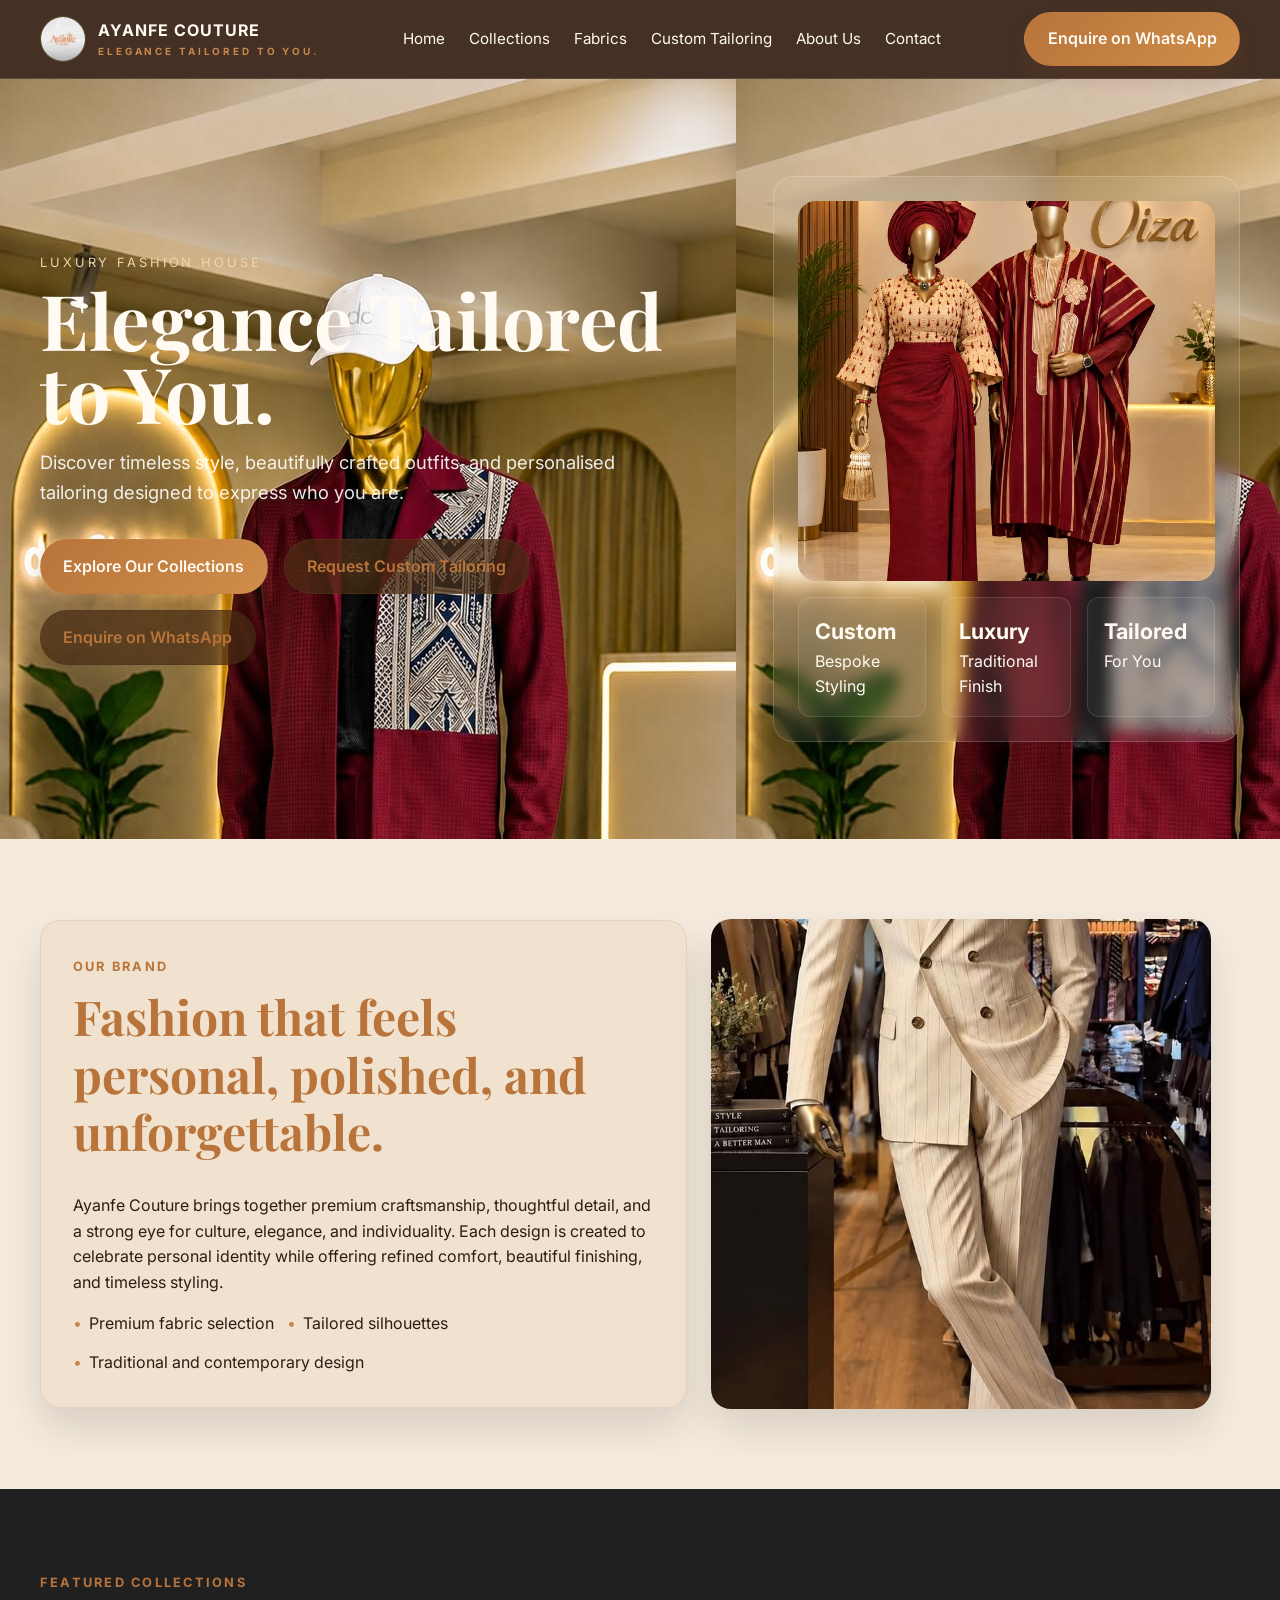
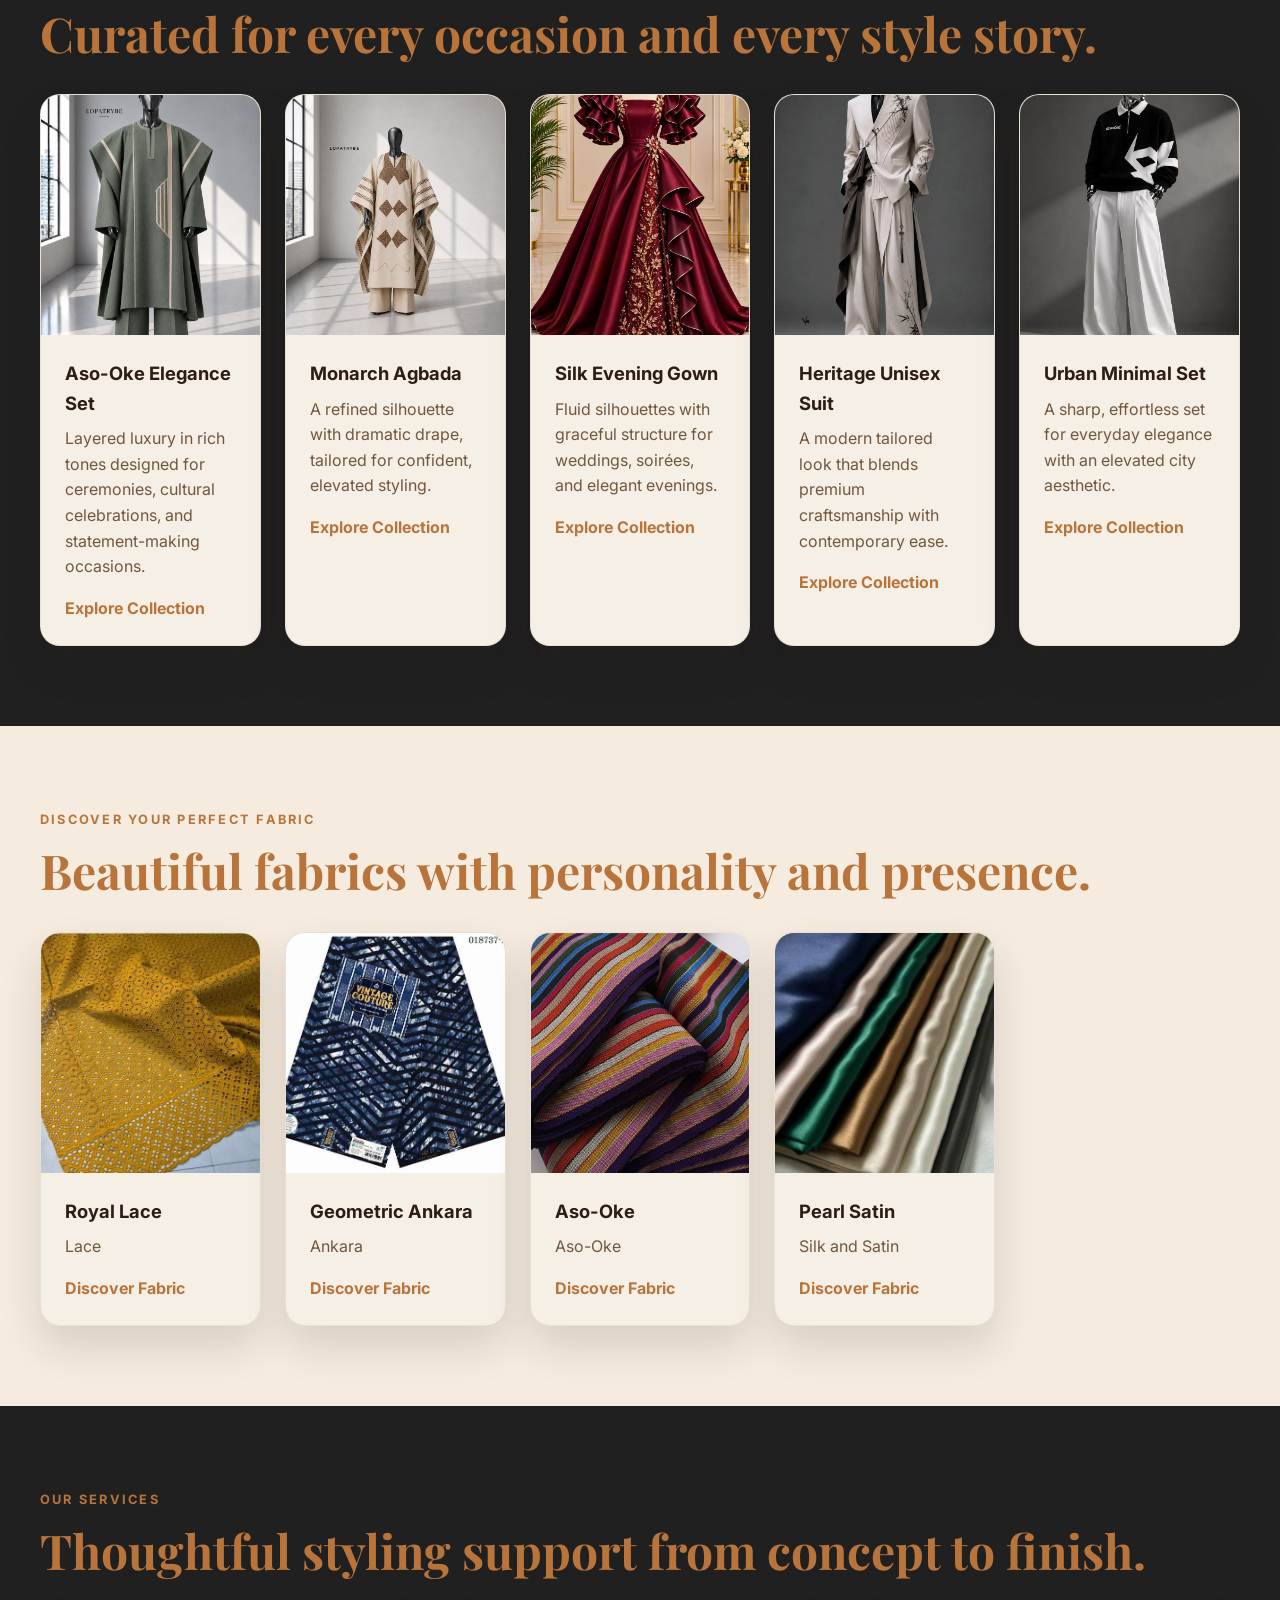
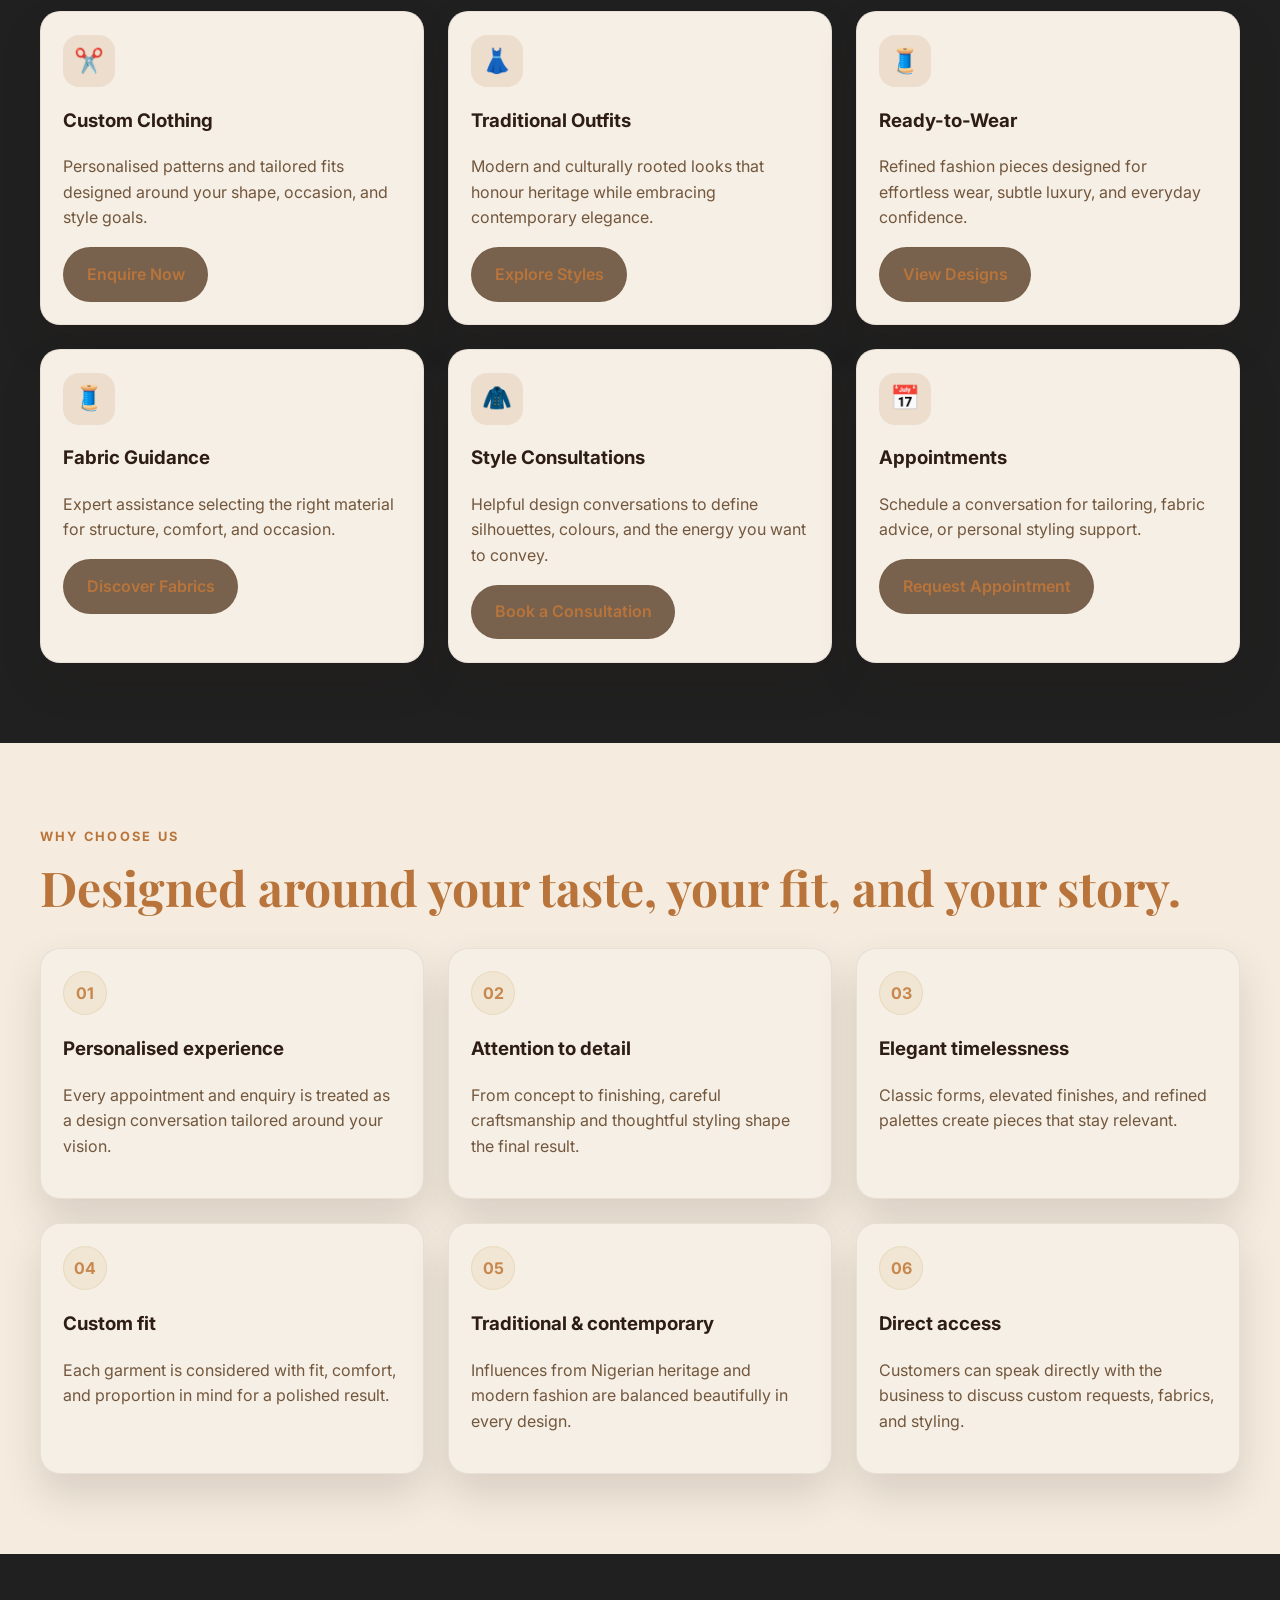
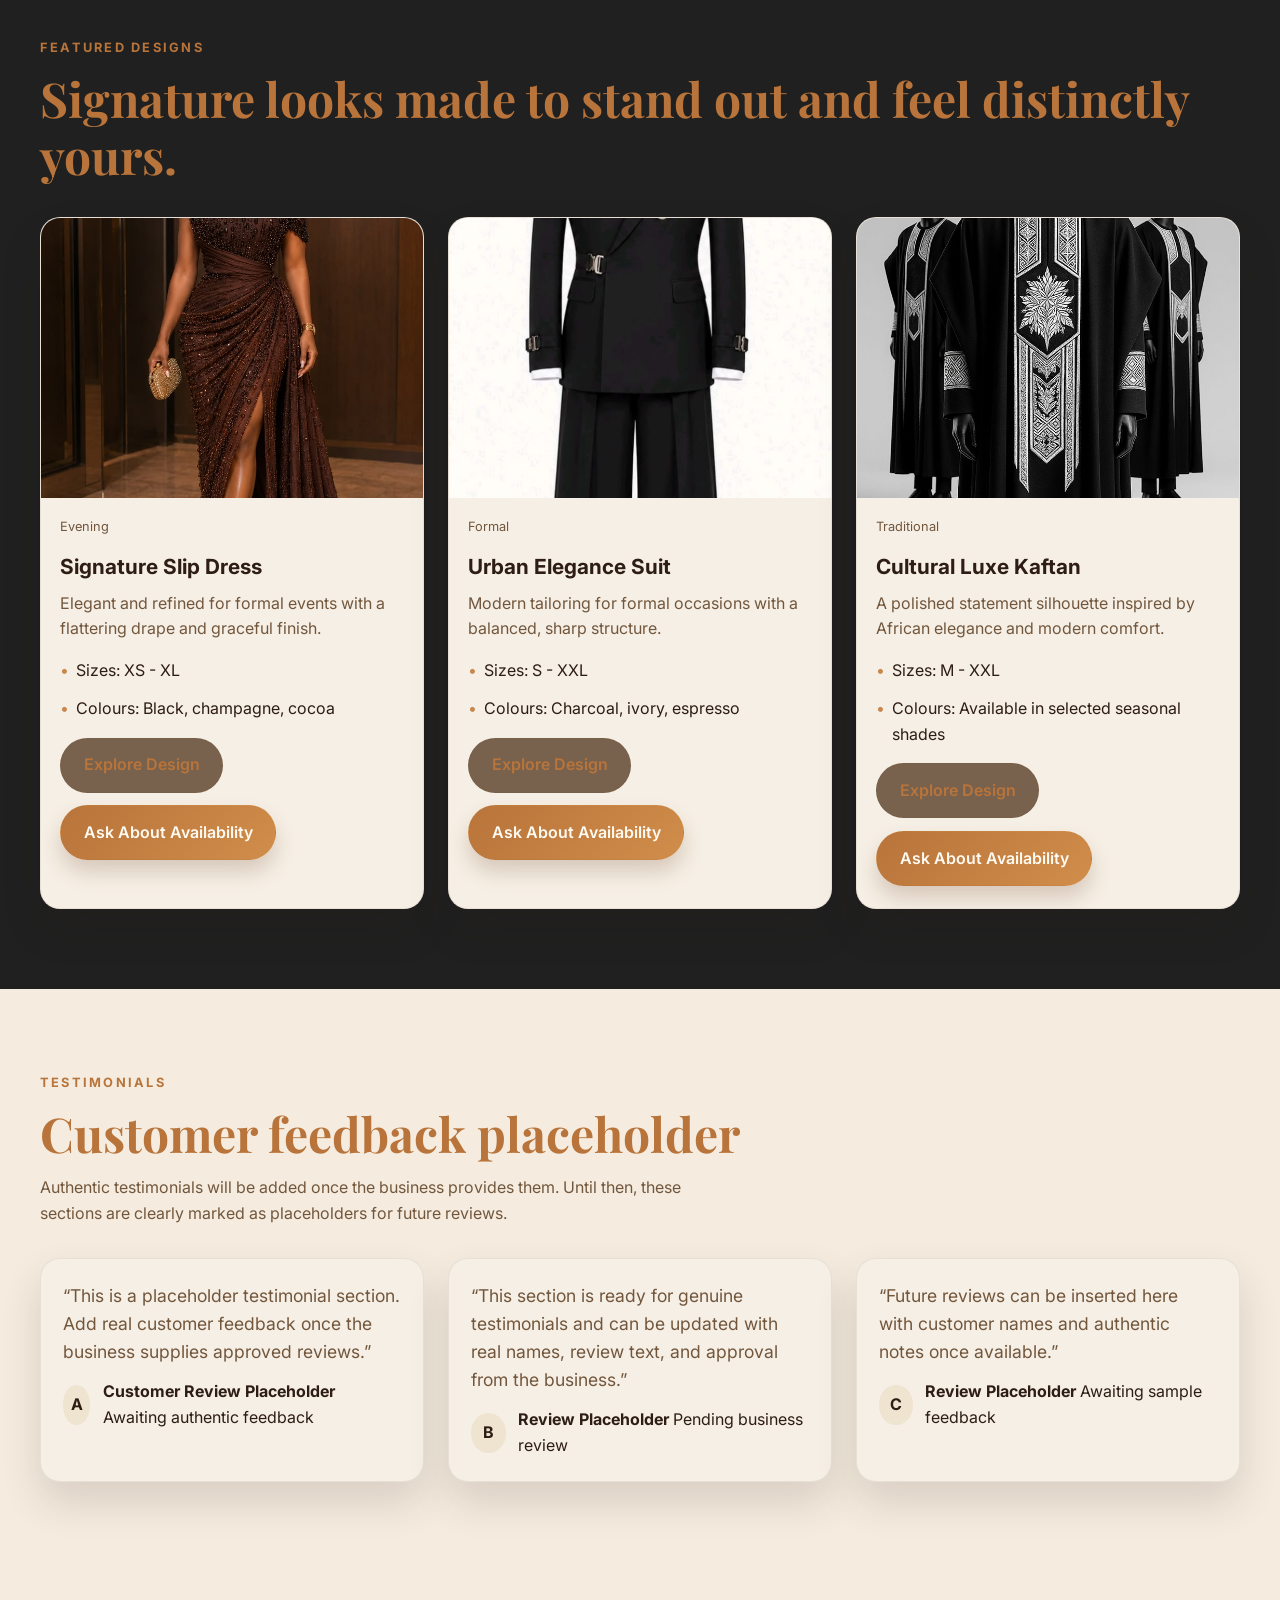
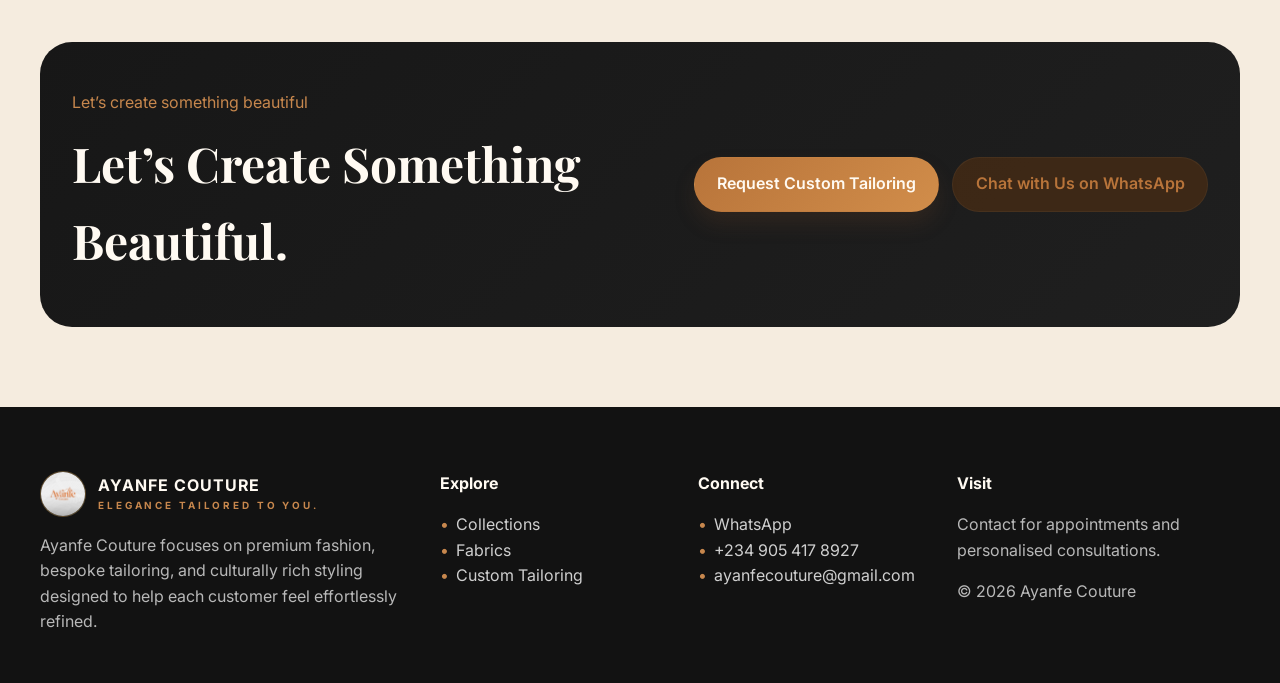
==== index.html @ 22ceba92 "first commit" ====
<!DOCTYPE html>
<html lang="en">
  <head>
    <meta charset="UTF-8" />
    <meta name="viewport" content="width=device-width, initial-scale=1.0" />
    <title>Ayanfe Couture | Elegance Tailored to You.</title>
    <meta name="description" content="Ayanfe Couture creates premium fashion, custom tailoring, and traditional Nigerian outfits designed to reflect individuality and elegance." />
    <link rel="preconnect" href="https://fonts.googleapis.com" />
    <link rel="preconnect" href="https://fonts.gstatic.com" crossorigin />
    <link href="https://fonts.googleapis.com/css2?family=Inter:wght@400;500;600;700;800&family=Playfair+Display:wght@600;700;800&display=swap" rel="stylesheet" />
    <link rel="stylesheet" href="assets/css/styles.css" />
    
  </head>
  <body>
    <header class="site-header">
      <div class="container navbar">
        <a href="index.html" class="brand" aria-label="Ayanfe Couture home">
           <img src="/images/WhatsApp Image 2026-11-08 at 8.06.57 AM.jpeg" alt="" class="brand-mark">
          <span class="brand-text">Ayanfe Couture<small>Elegance Tailored to You.</small></span>
        </a>
        <nav aria-label="Main navigation">
          <ul class="nav-links" data-nav-menu>
            <li><a href="index.html">Home</a></li>
            <li><a href="collections.html">Collections</a></li>
            <li><a href="fabrics.html">Fabrics</a></li>
            <li><a href="custom-tailoring.html">Custom Tailoring</a></li>
            <li><a href="about.html">About Us</a></li>
            <li><a href="contact.html">Contact</a></li>
          </ul>
        </nav>
        <div class="nav-actions">
          <a class="nav-cta" href="https://wa.me/2349054178927?text=Hello%20Ayanfe%20Couture%2C%20I%20visited%20your%20website%20and%20would%20love%20to%20learn%20more%20about%20your%20fashion%20collections%20and%20services.%20Please%20assist%20me%20with%20further%20information.%20Thank%20you." target="_blank" rel="noreferrer">Enquire on WhatsApp</a>
          <button class="btn btn-secondary mobile-toggle" type="button" data-nav-toggle aria-expanded="false" aria-label="Toggle navigation">Menu</button>
        </div>
      </div>
    </header>

    <main>
      <section class="hero">
        <div class="container hero-inner">
          <div class="hero-copy">
            <div class="hero-kicker">Luxury fashion house</div>
            <h1>Elegance Tailored to You.</h1>
            <p>Discover timeless style, beautifully crafted outfits, and personalised tailoring designed to express who you are.</p>
            <div class="hero-actions">
              <a class="btn btn-primary" href="collections.html">Explore Our Collections</a>
              <a class="btn btn-secondary" href="custom-tailoring.html">Request Custom Tailoring</a>
              <a class="btn btn-outline" href="https://wa.me/2349054178927?text=Hello%20Ayanfe%20Couture%2C%20I%20visited%20your%20website%20and%20would%20love%20to%20learn%20more%20about%20your%20fashion%20collections%20and%20services.%20Please%20assist%20me%20with%20further%20information.%20Thank%20you." target="_blank" rel="noreferrer">Enquire on WhatsApp</a>
            </div>
          </div>

          <div class="hero-card">
            <img src="images/Luxury Asoke wrapper skirt and blouse.jpg" alt="Nigerian man wearing a luxurious Yoruba agbada and fila in a premium studio portrait" />
            <div class="hero-stats">
              <div class="stat-box">
                <strong>Custom</strong>
                <span>Bespoke Styling</span>
              </div>
              <div class="stat-box">
                <strong>Luxury</strong>
                <span>Traditional Finish</span>
              </div>
              <div class="stat-box">
                <strong>Tailored</strong>
                <span>For You</span>
              </div>
            </div>
          </div>
        </div>
      </section>

      <section class="section">
        <div class="container intro-grid">
          <div class="intro-panel">
            <div class="section-heading">
              <div class="eyebrow">Our brand</div>
              <h2>Fashion that feels personal, polished, and unforgettable.</h2>
            </div>
            <p>Ayanfe Couture brings together premium craftsmanship, thoughtful detail, and a strong eye for culture, elegance, and individuality. Each design is created to celebrate personal identity while offering refined comfort, beautiful finishing, and timeless styling.</p>
            <ul class="list-inline">
              <li>Premium fabric selection</li>
              <li>Tailored silhouettes</li>
              <li>Traditional and contemporary design</li>
            </ul>
          </div>
          <div class="intro-visual">
            <!-- <img src="https://images.unsplash.com/photo-1496747611176-843222e1e57c?auto=format&fit=crop&w=1200&q=80" alt="Woman in elegant gown in a fashion studio" /> -->
             <img src="/images/Blazers Men.jpg" alt="" id="blazerMan">
          </div>
        </div>
      </section>

      <section class="section" style="background: var(--cream);">
        <div class="container">
          <div class="section-heading">
            <div class="eyebrow">Featured collections</div>
            <h2>Curated for every occasion and every style story.</h2>
          </div>
          <div class="feature-grid" data-home-collections></div>
        </div>
      </section>

      <section class="section">
        <div class="container">
          <div class="section-heading">
            <div class="eyebrow">Discover your perfect fabric</div>
            <h2>Beautiful fabrics with personality and presence.</h2>
          </div>
          <div class="feature-grid" data-featured-fabrics></div>
        </div>
      </section>

      <section class="section" style="background: var(--cream);">
        <div class="container">
          <div class="section-heading">
            <div class="eyebrow">Our services</div>
            <h2>Thoughtful styling support from concept to finish.</h2>
          </div>
          <div class="services-grid" style="grid-template-columns: repeat(3, minmax(0,1fr));">
            <article class="service-card">
              <div class="icon">✂️</div>
              <h3>Custom Clothing</h3>
              <p>Personalised patterns and tailored fits designed around your shape, occasion, and style goals.</p>
              <a class="btn btn-secondary" href="custom-tailoring.html">Enquire Now</a>
            </article>
            <article class="service-card">
              <div class="icon">👗</div>
              <h3>Traditional Outfits</h3>
              <p>Modern and culturally rooted looks that honour heritage while embracing contemporary elegance.</p>
              <a class="btn btn-secondary" href="collections.html">Explore Styles</a>
            </article>
            <article class="service-card">
              <div class="icon">🧵</div>
              <h3>Ready-to-Wear</h3>
              <p>Refined fashion pieces designed for effortless wear, subtle luxury, and everyday confidence.</p>
              <a class="btn btn-secondary" href="ready-to-wear.html">View Designs</a>
            </article>
            <article class="service-card">
              <div class="icon">🧵</div>
              <h3>Fabric Guidance</h3>
              <p>Expert assistance selecting the right material for structure, comfort, and occasion.</p>
              <a class="btn btn-secondary" href="fabrics.html">Discover Fabrics</a>
            </article>
            <article class="service-card">
              <div class="icon">🧥</div>
              <h3>Style Consultations</h3>
              <p>Helpful design conversations to define silhouettes, colours, and the energy you want to convey.</p>
              <a class="btn btn-secondary" href="contact.html">Book a Consultation</a>
            </article>
            <article class="service-card">
              <div class="icon">📅</div>
              <h3>Appointments</h3>
              <p>Schedule a conversation for tailoring, fabric advice, or personal styling support.</p>
              <a class="btn btn-secondary" href="appointment.html">Request Appointment</a>
            </article>
          </div>
        </div>
      </section>

      <section class="section">
        <div class="container">
          <div class="section-heading">
            <div class="eyebrow">Why choose us</div>
            <h2>Designed around your taste, your fit, and your story.</h2>
          </div>
          <div class="benefits-grid" style="grid-template-columns: repeat(3, minmax(0,1fr));">
            <article class="benefit-card">
              <div class="icon-badge">01</div>
              <h3>Personalised experience</h3>
              <p>Every appointment and enquiry is treated as a design conversation tailored around your vision.</p>
            </article>
            <article class="benefit-card">
              <div class="icon-badge">02</div>
              <h3>Attention to detail</h3>
              <p>From concept to finishing, careful craftsmanship and thoughtful styling shape the final result.</p>
            </article>
            <article class="benefit-card">
              <div class="icon-badge">03</div>
              <h3>Elegant timelessness</h3>
              <p>Classic forms, elevated finishes, and refined palettes create pieces that stay relevant.</p>
            </article>
            <article class="benefit-card">
              <div class="icon-badge">04</div>
              <h3>Custom fit</h3>
              <p>Each garment is considered with fit, comfort, and proportion in mind for a polished result.</p>
            </article>
            <article class="benefit-card">
              <div class="icon-badge">05</div>
              <h3>Traditional & contemporary</h3>
              <p>Influences from Nigerian heritage and modern fashion are balanced beautifully in every design.</p>
            </article>
            <article class="benefit-card">
              <div class="icon-badge">06</div>
              <h3>Direct access</h3>
              <p>Customers can speak directly with the business to discuss custom requests, fabrics, and styling.</p>
            </article>
          </div>
        </div>
      </section>

      <section class="section" style="background: var(--cream);">
        <div class="container">
          <div class="section-heading">
            <div class="eyebrow">Featured designs</div>
            <h2>Signature looks made to stand out and feel distinctly yours.</h2>
          </div>
          <div class="gallery-grid" data-readywear-cards></div>
        </div>
      </section>

      <section class="section">
        <div class="container">
          <div class="section-heading">
            <div class="eyebrow">Testimonials</div>
            <h2>Customer feedback placeholder</h2>
            <p>Authentic testimonials will be added once the business provides them. Until then, these sections are clearly marked as placeholders for future reviews.</p>
          </div>
          <div class="testimonial-grid">
            <article class="testimonial-card">
              <p class="quote">“This is a placeholder testimonial section. Add real customer feedback once the business supplies approved reviews.”</p>
              <div class="person">
                <div class="avatar">A</div>
                <div>
                  <strong>Customer Review Placeholder</strong>
                  <span>Awaiting authentic feedback</span>
                </div>
              </div>
            </article>
            <article class="testimonial-card">
              <p class="quote">“This section is ready for genuine testimonials and can be updated with real names, review text, and approval from the business.”</p>
              <div class="person">
                <div class="avatar">B</div>
                <div>
                  <strong>Review Placeholder</strong>
                  <span>Pending business review</span>
                </div>
              </div>
            </article>
            <article class="testimonial-card">
              <p class="quote">“Future reviews can be inserted here with customer names and authentic notes once available.”</p>
              <div class="person">
                <div class="avatar">C</div>
                <div>
                  <strong>Review Placeholder</strong>
                  <span>Awaiting sample feedback</span>
                </div>
              </div>
            </article>
          </div>
        </div>
      </section>

      <section class="section">
        <div class="container">
          <div class="cta-card">
            <div class="cta-grid">
              <div>
                <div class="eyebrow" style="color: var(--gold);">Let’s create something beautiful</div>
                <h2 style="font-family:'Playfair Display',Georgia,serif; font-size: clamp(2rem,4vw,3rem); margin: .6rem 0 0;">Let’s Create Something Beautiful.</h2>
              </div>
              <div style="display:flex; flex-wrap: wrap; gap: .8rem; justify-content:flex-end;">
                <a class="btn btn-primary" href="custom-tailoring.html">Request Custom Tailoring</a>
                <a class="btn btn-secondary" href="https://wa.me/2349054178927?text=Hello%20Ayanfe%20Couture%2C%20I%20visited%20your%20website%20and%20would%20love%20to%20learn%20more%20about%20your%20fashion%20collections%20and%20services.%20Please%20assist%20me%20with%20further%20information.%20Thank%20you." target="_blank" rel="noreferrer">Chat with Us on WhatsApp</a>
              </div>
            </div>
          </div>
        </div>
      </section>
    </main>

    <footer class="footer">
      <div class="container footer-grid">
        <div>
          <div class="brand" style="margin-bottom: 1rem;">
            <!-- <span class="brand-mark">A</span> -->
             <img src="/images/WhatsApp Image 2026-11-08 at 8.06.57 AM.jpeg" alt="" class="brand-mark">
            <span class="brand-text" style="color: var(--white);">Ayanfe Couture<small style="color: var(--gold);">Elegance Tailored to You.</small></span>
          </div>
          <p class="small-muted">Ayanfe Couture focuses on premium fashion, bespoke tailoring, and culturally rich styling designed to help each customer feel effortlessly refined.</p>
        </div>
        <div>
          <h4>Explore</h4>
          <ul class="list-inline" style="display:block; list-style:none; padding:0; margin:0;">
            <li><a href="collections.html">Collections</a></li>
            <li><a href="fabrics.html">Fabrics</a></li>
            <li><a href="custom-tailoring.html">Custom Tailoring</a></li>
          </ul>
        </div>
        <div>
          <h4>Connect</h4>
          <ul class="list-inline" style="display:block; list-style:none; padding:0; margin:0;">
            <li><a href="https://wa.me/2349054178927" target="_blank" rel="noreferrer">WhatsApp</a></li>
            <li><a href="tel:+2349054178927">+234 905 417 8927</a></li>
            <li><a href="mailto:ayanfecouture@gmail.com">ayanfecouture@gmail.com</a></li>
          </ul>
        </div>
        <div>
          <h4>Visit</h4>
          <p class="small-muted">Contact for appointments and personalised consultations.</p>
          <p class="small-muted">© <span data-current-year></span> Ayanfe Couture</p>
        </div>
      </div>
    </footer>

    <div class="modal" data-modal aria-hidden="true">
      <div class="modal-panel" role="dialog" aria-modal="true" aria-labelledby="design-modal-title">
        <button class="modal-close" type="button" aria-label="Close modal" data-modal-close>×</button>
        <div class="modal-media">
          <img src="" alt="Selected fashion design preview" data-modal-image />
        </div>
        <div class="modal-content">
          <h3 id="design-modal-title" data-modal-title></h3>
          <div class="modal-meta" data-modal-meta></div>
          <p data-modal-description></p>
          <div class="modal-actions">
            <a class="btn btn-primary" href="#" data-modal-whatsapp target="_blank" rel="noreferrer">Enquire on WhatsApp</a>
            <a class="btn btn-secondary" href="#" data-modal-email>Enquire by Email</a>
          </div>
        </div>
      </div>
    </div>

    <script src="assets/js/data.js"></script>
    <script src="assets/js/main.js"></script>
  </body>
</html>
---- assets/css/styles.css ----
:root {
  --black: #2c1b12;
  --white: #fffaf2;
  --charcoal: #3b261a;
  --gold: #c7874d;
  --caramel: #b8743a;
  --cream: #f5ecdf;
  --beige: #eadcc4;
  --soft-grey: #efe0cb;
  --muted: #72573d;
  --brown-deep: #2d1d15;
  --brown-dark: #3d281d;
  --panel: #f0e2ce;
  --shadow: 0 20px 40px rgba(43, 28, 21, 0.14);
  --radius: 20px;
  --container: 1200px;
}

* { box-sizing: border-box; }
html { scroll-behavior: smooth; }
body {
  margin: 0;
  font-family: 'Inter', Arial, sans-serif;
  background: var(--cream);
  color: var(--brown-deep);
  line-height: 1.6;
  overflow-x: hidden;
}
img { max-width: 100%; display: block; }
a { color: inherit; text-decoration: none; }
button, input, select, textarea { font: inherit; }
.container { width: min(var(--container), calc(100% - 2rem)); margin: 0 auto; }
.section { padding: 5rem 0; }
.section-heading { margin-bottom: 2rem; }
.section-heading .eyebrow {
  display: inline-block; margin-bottom: .7rem; font-size: .8rem; letter-spacing: .14rem; text-transform: uppercase; color: var(--caramel); font-weight: 700;
}
.section-heading h2 {
  font-family: 'Playfair Display', Georgia, serif; font-size: clamp(2rem, 4vw, 3rem); margin: 0 0 .8rem; line-height: 1.2; color: #b8743a;
}
.section-heading p { margin: 0; color: var(--muted); max-width: 700px; }
.site-header {
  position: sticky; top: 0; z-index: 40; background: rgba(61,40,29,.96); color: var(--white); backdrop-filter: blur(8px); border-bottom: 1px solid rgba(255,255,255,.12);
}
.navbar { position: relative; display: flex; align-items: center; justify-content: space-between; gap: 1rem; min-height: 78px; }
.nav-actions { display: flex; align-items: center; gap: .65rem; }
.brand { display: flex; align-items: center; gap: 12px; }
.brand-mark {
  width: 46px; height: 46px; border-radius: 50%; background: linear-gradient(135deg, var(--black), #202020); color: var(--white); display: grid; place-items: center; font-family: 'Playfair Display', serif; font-weight: 700; border: 1px solid rgba(197,162,83,.35);
}
.brand-text { font-weight: 700; letter-spacing: .06rem; text-transform: uppercase; }
.brand-text small { display: block; color: var(--gold); font-size: .62rem; letter-spacing: .18rem; }
.nav-links {
  display: flex; align-items: center; gap: 1.5rem; list-style: none; margin: 0; padding: 0; font-size: .95rem;
}
.nav-links a { position: relative; color: var(--white); transition: color .2s ease; }
.nav-links a::after {
  content: ''; position: absolute; left: 0; bottom: -8px; width: 100%; height: 2px; background: var(--gold); transform: scaleX(0); transform-origin: center; transition: transform .2s ease;
}
.nav-links a:hover::after, .nav-links a:focus-visible::after { transform: scaleX(1); }
.nav-cta, .btn, .btn-secondary, .btn-outline {
  display: inline-flex; align-items: center; justify-content: center; gap: .55rem; min-height: 48px; padding: .85rem 1.4rem; border-radius: 999px; border: 1px solid transparent; font-weight: 600; transition: transform .2s ease, box-shadow .2s ease, border-color .2s ease, background .2s ease;
}
.nav-cta, .btn-primary { background: linear-gradient(135deg, var(--caramel), #d18d4a); color: var(--white); box-shadow: 0 12px 20px rgba(110, 67, 39, 0.22); }
.nav-cta { animation: cta-glow 2.8s ease-in-out infinite; }
.nav-cta:hover, .btn:hover, .btn-primary:hover { transform: translateY(-1px); }
.btn-secondary { background: rgba(74, 45, 20, 0.724); border-color: rgba(114,87,61,.2); color: #b8743a; }
.btn-outline { background: rgba(74,45,20,0.724); border-color: rgba(61,40,29,.25); color: #b8743a; }
.btn-link { background: transparent; border-color: transparent; padding-left: 0; padding-right: 0; }
.mobile-toggle { display: none; }
.hero {
  position: relative; color: var(--white); min-height: 760px; display: grid; align-items: center;
  background-image: url(/images/745627282101698014.jpg);
}
.hero-inner { display: grid; grid-template-columns: 1.2fr .8fr; gap: 2rem; align-items: center; min-height: 760px; }
.hero-copy { max-width: 680px; }
.hero-kicker { font-size: .8rem; letter-spacing: .18rem; text-transform: uppercase; color: #f0d5a8; }
.hero h1 {
  font-family: 'Playfair Display', Georgia, serif; font-size: clamp(3rem, 6vw, 6rem); line-height: .95; margin: .6rem 0 1.2rem; letter-spacing: -.03rem; color: var(--white);
}
.hero p { font-size: 1.15rem; color: rgba(255,255,255,.9); max-width: 630px; margin-bottom: 2rem; }
.hero-actions { display: flex; flex-wrap: wrap; gap: 1rem; }
.hero-card {
  display: grid; gap: 1rem; background: rgba(255,255,255,.08); border: 1px solid rgba(255,255,255,.18); border-radius: var(--radius); padding: 1.5rem; backdrop-filter: blur(8px);
}
.hero-card img { border-radius: 18px; width: 100%; height: 380px; object-fit: cover; }
.hero-stats { display: grid; grid-template-columns: repeat(3, minmax(0,1fr)); gap: 1rem; }
.stat-box { background: rgba(255,255,255,.05); padding: 1rem; border-radius: 12px; border: 1px solid rgba(255,255,255,.12); color: var(--white); }
.stat-box strong { display: block; font-size: 1.35rem; }
.intro-grid, .feature-grid, .benefits-grid, .services-grid, .testimonial-grid, .split-grid, .content-grid, .form-grid, .cta-grid, .insight-grid, .contact-grid { display: grid; gap: 1.5rem; }
.intro-grid { grid-template-columns: 1.1fr .9fr; align-items: center; }
.intro-panel { background: var(--panel); border: 1px solid rgba(61,40,29,.08); border-radius: var(--radius); padding: 2rem; box-shadow: var(--shadow); color: var(--brown-deep); }
.intro-visual img { border-radius: var(--radius); height: 100%; min-height: 420px; object-fit: cover; box-shadow: var(--shadow); }
.feature-grid { grid-template-columns: repeat(5, minmax(0,1fr)); }
.feature-card, .service-card, .benefit-card, .testimonial-card, .shop-card, .fabric-card, .insight-card {
  background: #f6efe5; color: var(--brown-deep); border: 1px solid rgba(61,40,29,.08); border-radius: var(--radius); overflow: hidden; box-shadow: var(--shadow); transition: transform .2s ease, box-shadow .2s ease;
}
.feature-card:hover, .service-card:hover, .benefit-card:hover, .testimonial-card:hover, .shop-card:hover, .fabric-card:hover, .insight-card:hover { transform: translateY(-4px); }
.feature-card img { height: 240px; width: 100%; object-fit: cover; }
.feature-card-body { padding: 1.5rem; }
.feature-card h3 { margin: 0 0 .5rem; font-size: 1.15rem; color: var(--brown-deep); }
.feature-card p, .service-card p, .benefit-card p, .testimonial-card p, .shop-card p, .fabric-card p { margin: 0 0 1rem; color: var(--muted); }
.feature-card a { color: var(--caramel); font-weight: 700; }
.fabric-layout { display: grid; grid-template-columns: 1.1fr .9fr; gap: 2rem; }
.filter-bar, .specials-bar, .form-shell { background: #f7efe3; color: var(--brown-deep); border-radius: var(--radius); padding: 1rem 1.2rem; border: 1px solid rgba(61,40,29,.08); }
.filter-bar { display: flex; flex-wrap: wrap; gap: .8rem; align-items: center; margin-bottom: 1.5rem; }
.filter-btn, .category-chip {
  border: 1px solid rgba(61,40,29,.15); background: #f1e2c9; color: var(--brown-deep); border-radius: 999px; padding: .7rem 1rem; cursor: pointer; transition: all .2s ease;
}
.filter-btn.active, .category-chip.active { background: linear-gradient(135deg, var(--caramel), #d18d4a); color: var(--white); border-color: var(--caramel); }
.gallery-grid { display: grid; grid-template-columns: repeat(3, minmax(0,1fr)); gap: 1.5rem; margin-top: 20px;}
.shop-card img, .fabric-card img { width: 100%; height: 280px; object-fit: cover; }
.card-body { padding: 1.2rem 1.2rem 1.4rem; }
.card-body h3 { margin: 0 0 .45rem; font-size: 1.3rem; color: var(--brown-deep); }
.meta { display: flex; justify-content: space-between; align-items: center; gap: 1rem; font-size: .8rem; color: var(--muted); margin-bottom: .8rem; }
.shop-card .meta, .fabric-card .meta { color: var(--muted); }
.price { font-weight: 700; color: var(--caramel); }
.card-actions { display: flex; flex-wrap: wrap; gap: .8rem; margin-top: 1rem; }
.service-card { padding: 1.4rem; }
.service-card .icon { width: 52px; height: 52px; border-radius: 16px; background: rgba(184,116,58,.14); display: grid; place-items: center; font-size: 1.5rem; margin-bottom: .8rem; }
.benefit-card { padding: 1.4rem; }
.icon-badge {
  width: 44px; height: 44px; display: grid; place-items: center; border-radius: 50%; background: rgba(197,162,83,.12); color: var(--gold); font-weight: 700; margin-bottom: 1rem; border: 1px solid rgba(197,162,83,.18);
}
.testimonial-grid { grid-template-columns: repeat(3, minmax(0,1fr)); }
.testimonial-card { padding: 1.4rem; }
.testimonial-card .quote { font-size: 1.1rem; margin: 0 0 .8rem; }
.person { display: flex; align-items: center; gap: .8rem; }
.person .avatar { width: 40px; height: 40px; border-radius: 50%; display: grid; place-items: center; background: rgba(197,162,83,.15); font-weight: 700; }
.cta-card { background: linear-gradient(135deg, #171717, #1f1f1f); color: var(--white); border-radius: 32px; padding: 3rem 2rem; }
.cta-grid { grid-template-columns: 1.2fr auto; align-items: center; }
.footer { background: #121212; color: rgba(255,255,255,.8); padding: 4rem 0 2rem; }
.footer-grid { display: grid; grid-template-columns: 1.3fr .8fr .8fr 1fr; gap: 2rem; }
.footer a { color: rgba(255,255,255,.8); }
.footer h4 { color: var(--white); margin: 0 0 1rem; font-size: 1rem; }
.small-muted { color: rgba(255,255,255,.7); }
.form-shell { max-width: 800px; margin: 0 auto; }
form { display: grid; gap: 1rem; }
.form-grid { grid-template-columns: repeat(2, minmax(0,1fr)); }
.field { display: grid; gap: .45rem; }
.field.full { grid-column: 1 / -1; }
label { font-weight: 600; font-size: .95rem; }
input, select, textarea {
  width: 100%; border: 1px solid rgba(255,255,255,.18); border-radius: 12px; padding: .9rem 1rem; background: #292929; color: var(--white);
}
textarea { min-height: 140px; resize: vertical; }
input:focus, select:focus, textarea:focus { outline: 2px solid rgba(197,162,83,.35); border-color: rgba(197,162,83,.4); }
.form-note { color: var(--muted); font-size: .9rem; }
.notice { display: none; margin-top: 1rem; padding: .9rem 1rem; border-radius: 12px; }
.notice.success { display: block; background: rgba(31, 173, 124, .08); color: #0c5d42; border: 1px solid rgba(31,173,124,.2); }
.notice.error { display: block; background: rgba(210,75,75,.08); color: #8f2d23; border: 1px solid rgba(210,75,75,.25); }
.hero-panel, .page-banner {
  background: linear-gradient(135deg, rgba(17,17,17,.92), rgba(17,17,17,.76)); color: var(--white); position: relative; overflow: hidden;
}
.page-banner { padding: 5rem 0 3rem; }
.page-banner .container { display: grid; gap: 1rem; }
.page-banner h1 { font-family: 'Playfair Display', Georgia, serif; font-size: clamp(2.5rem, 5vw, 4rem); margin: 0; }
.page-banner p { margin: 0; color: rgba(255,255,255,.82); max-width: 720px; }
.page-banner .page-badge { font-size: .72rem; letter-spacing: .16rem; text-transform: uppercase; color: var(--gold); }
.gallery-toolbar { display: flex; justify-content: space-between; gap: 1rem; align-items: center; flex-wrap: wrap; }
.search-box { width: min(320px, 100%); }
.search-box input { background: #292929; color: var(--white); }
.filter-group { display: flex; flex-wrap: wrap; gap: .7rem; }
.modal {
  position: fixed; inset: 0; background: rgba(17,17,17,.68); display: none; place-items: center; z-index: 80; padding: 1rem;
}
.modal.open { display: grid; }
.modal-panel {
  width: min(900px, 100%); background: #222222; color: var(--white); border: 1px solid rgba(255,255,255,.12); border-radius: 28px; overflow: hidden; box-shadow: var(--shadow); position: relative;
}
.modal-media { position: relative; }
.modal-media img { width: 100%; height: 440px; object-fit: cover; }
.modal-content { padding: 1.5rem 1.5rem 2rem; }
.modal-content h3 { margin: 0 0 .4rem; font-size: clamp(1.7rem,3vw,2.4rem); }
.modal-meta { display: flex; flex-wrap: wrap; gap: 1rem; color: var(--muted); font-size: .9rem; }
.modal-actions { display: flex; flex-wrap: wrap; gap: .8rem; margin-top: 1rem; }
.modal-close { position: absolute; right: 1rem; top: 1rem; z-index: 2; border: 1px solid rgba(255,255,255,.24); color: var(--white); background: #222222; width: 42px; height: 42px; border-radius: 50%; cursor: pointer; }
.gallery-nav { position: absolute; inset: auto 1rem 1rem auto; display: flex; gap: .6rem; }
.gallery-nav button { width: 42px; height: 42px; border: 1px solid rgba(255,255,255,.24); color: var(--white); border-radius: 50%; background: #222222; cursor: pointer; }
.list-inline { display: flex; flex-wrap: wrap; gap: .8rem; list-style: none; margin: 0; padding: 0; }
.list-inline li { position: relative; padding-left: 1rem; }
.list-inline li::before { content: '•'; position: absolute; left: 0; color: var(--gold); }
.hidden { display: none !important; }

/* The charcoal page surface replaces the light section backgrounds in the markup. */
.section[style*="background: var(--cream)"] { background: #202020 !important; }
.section[style*="background: var(--cream)"] .section-heading p { color: var(--muted); }
.mobile-whatsapp-cta { display: none; }
@keyframes cta-glow {
  0%, 100% { box-shadow: 0 12px 20px rgba(197,162,83,.18); }
  50% { box-shadow: 0 12px 28px rgba(197,162,83,.38); }
}
@keyframes rise-in {
  from { opacity: 0; transform: translateY(18px); }
  to { opacity: 1; transform: translateY(0); }
}
.hero-copy { animation: rise-in .75s ease-out both; }
.hero-card { animation: rise-in .9s .12s ease-out both; }

@media (max-width: 1100px) {
  .nav-links {
    position: absolute; top: calc(100% + 8px); right: 0; z-index: 45; display: none; flex-direction: column; align-items: stretch; gap: 0;
    width: min(360px, calc(100vw - 2rem)); padding: .7rem; background: #222222; border: 1px solid rgba(255,255,255,.12); box-shadow: var(--shadow); border-radius: 18px;
  }
  .nav-links.open { display: flex; }
  .nav-links a { display: block; padding: .8rem; border-radius: 10px; }
  .nav-links a:hover { background: rgba(255,255,255,.08); }
  .nav-links a::after { display: none; }
  .mobile-toggle { display: inline-flex; color: var(--white); border-color: rgba(255,255,255,.28); }
  .site-header .nav-cta { display: none; }
  .mobile-whatsapp-cta {
   position: fixed; z-index: 70; right: 1rem; bottom: max(.75rem, env(safe-area-inset-bottom)); display: flex; align-items: center; justify-content: center;
    min-height: 52px; padding: .8rem 1.25rem; border: 1px solid rgba(255,255,255,.15); border-radius: 999px; background: var(--gold); color: var(--black);
    font-weight: 700; text-align: center; box-shadow: 0 12px 30px rgba(0,0,0,.38); animation: rise-in .45s ease-out both;
  }
  body { padding-bottom: 76px; }
  .hero-inner, .intro-grid, .fabric-layout, .cta-grid, .footer-grid { grid-template-columns: 1fr; }
  .hero-inner { padding-top: 3.5rem; padding-bottom: 3.5rem; }
  .hero-card { max-width: 620px; }
  .feature-grid { grid-template-columns: repeat(2, minmax(0,1fr)); }
  .gallery-grid { grid-template-columns: repeat(2, minmax(0,1fr)); }
  .services-grid, .benefits-grid, .testimonial-grid { grid-template-columns: repeat(2, minmax(0,1fr)) !important; }
}

@media (max-width: 760px) {
  .container { width: min(var(--container), calc(100% - 1.25rem)); }
  .navbar { min-height: 70px; gap: .5rem; }
  .brand { gap: .55rem; min-width: 0; }
  .brand-mark { width: 40px; height: 40px; flex: 0 0 auto; }
  .brand-text { font-size: .82rem; letter-spacing: .035rem; }
  .brand-text small { font-size: .55rem; letter-spacing: .1rem; }
  .nav-actions { gap: .4rem; }
  .nav-cta { min-height: 42px; padding: .65rem .85rem; font-size: .78rem; white-space: nowrap; }
  .mobile-toggle { min-height: 42px; padding: .55rem .8rem; font-size: .8rem; }
  .hero { min-height: auto; }
  .hero-inner { min-height: auto; gap: 2rem; padding-top: 4.5rem; padding-bottom: 3rem; }
  .hero h1 { font-size: clamp(2.6rem, 13vw, 4.5rem); }
  .hero p { font-size: 1rem; }
  .hero-card img { height: clamp(240px, 68vw, 380px); }
  .hero-actions, .card-actions, .modal-actions { flex-direction: column; align-items: stretch; }
  .hero-actions .btn, .card-actions .btn, .card-actions a, .modal-actions .btn { width: 100%; }
  .section { padding: 3.5rem 0; }
  .feature-grid, .gallery-grid, .testimonial-grid, .form-grid, .services-grid, .benefits-grid { grid-template-columns: 1fr !important; }
  .feature-card img, .shop-card img, .fabric-card img { height: clamp(220px, 68vw, 340px); }
  .intro-panel, .form-shell { padding: 1.25rem; }
  .intro-visual img { min-height: 300px; }
  .page-banner { padding: 4rem 0 2.5rem; }
  .page-banner h1 { font-size: clamp(2.2rem, 11vw, 3.4rem); }
  .gallery-toolbar { align-items: stretch; }
  .filter-group { gap: .5rem; }
  .filter-btn { padding: .6rem .8rem; font-size: .85rem; }
  .search-box { width: 100%; }
  .modal { padding: .6rem; }
  .modal-panel { max-height: calc(100dvh - 1.2rem); overflow-y: auto; border-radius: 18px; }
  .modal-media img { height: min(48vh, 340px); }
  .modal-content { padding: 1.1rem; }
  .cta-card { padding: 2rem 1.25rem; }
  .footer { padding: 3rem 0 1.5rem; }
}

@media (max-width: 420px) {
  .brand-text { max-width: 135px; font-size: .72rem; }
  .brand-text small { letter-spacing: .06rem; }
  .nav-cta { padding: .6rem .65rem; font-size: .7rem; }
  .mobile-toggle { padding: .5rem .65rem; }
  .hero-stats { gap: .5rem; }
  .stat-box { padding: .75rem .55rem; font-size: .78rem; }
  .stat-box strong { font-size: 1.05rem; }
}

:focus-visible { outline: 3px solid var(--gold); outline-offset: 3px; }
@media (prefers-reduced-motion: reduce) {
  html { scroll-behavior: auto; }
  .nav-cta, .mobile-whatsapp-cta, .hero-copy, .hero-card { animation: none !important; }
  *, *::before, *::after { animation-duration: .01ms !important; animation-iteration-count: 1 !important; transition-duration: .01ms !important; }
}
#blazerMan{
  height: 490px;
  width: 500px;
}
  /* .mobile-whatsapp-cta {
    position: fixed; z-index: 70; left: 1rem; right: 1rem; bottom: max(.75rem, env(safe-area-inset-bottom)); display: flex; align-items: center; justify-content: center;
    min-height: 52px; padding: .8rem 1.25rem; border: 1px solid rgba(255,255,255,.15); border-radius: 999px; background: var(--gold); color: var(--black);
    font-weight: 700; text-align: center; box-shadow: 0 12px 30px rgba(0,0,0,.38); animation: rise-in .45s ease-out both;
  } */
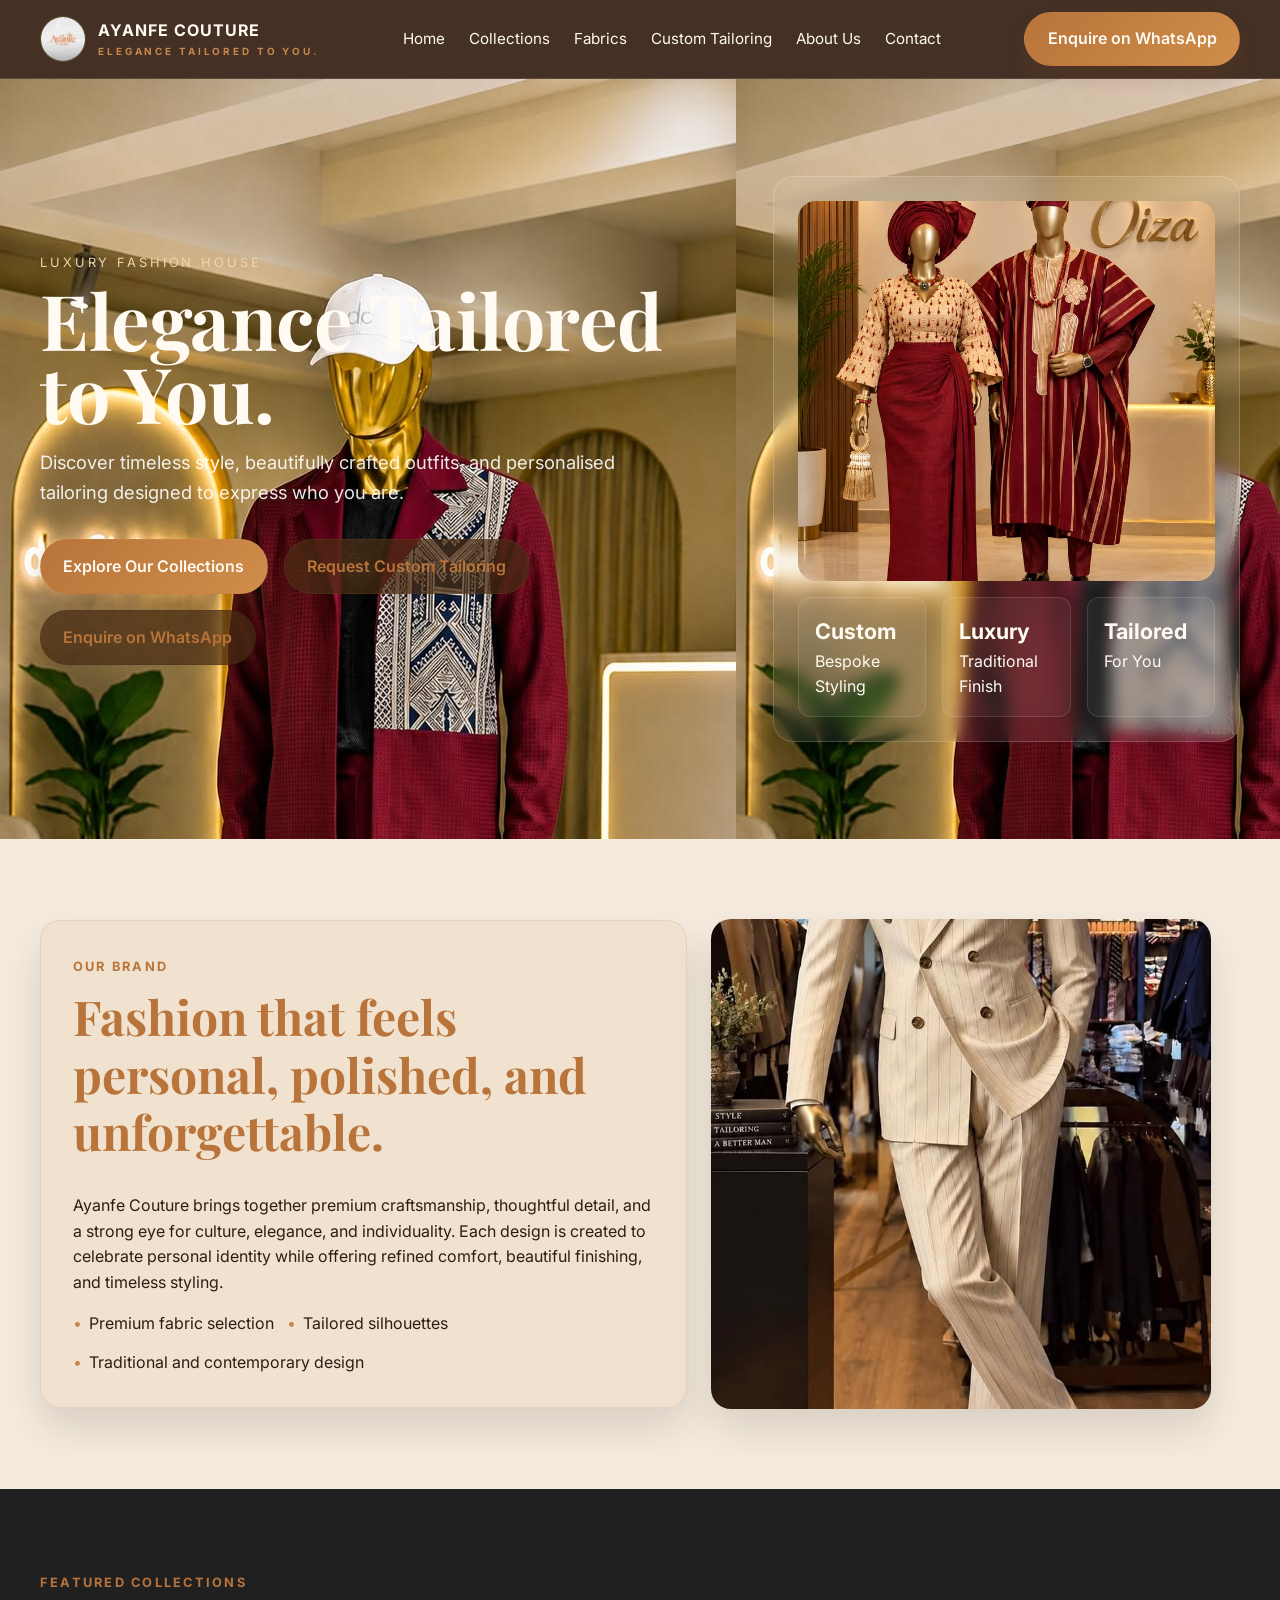
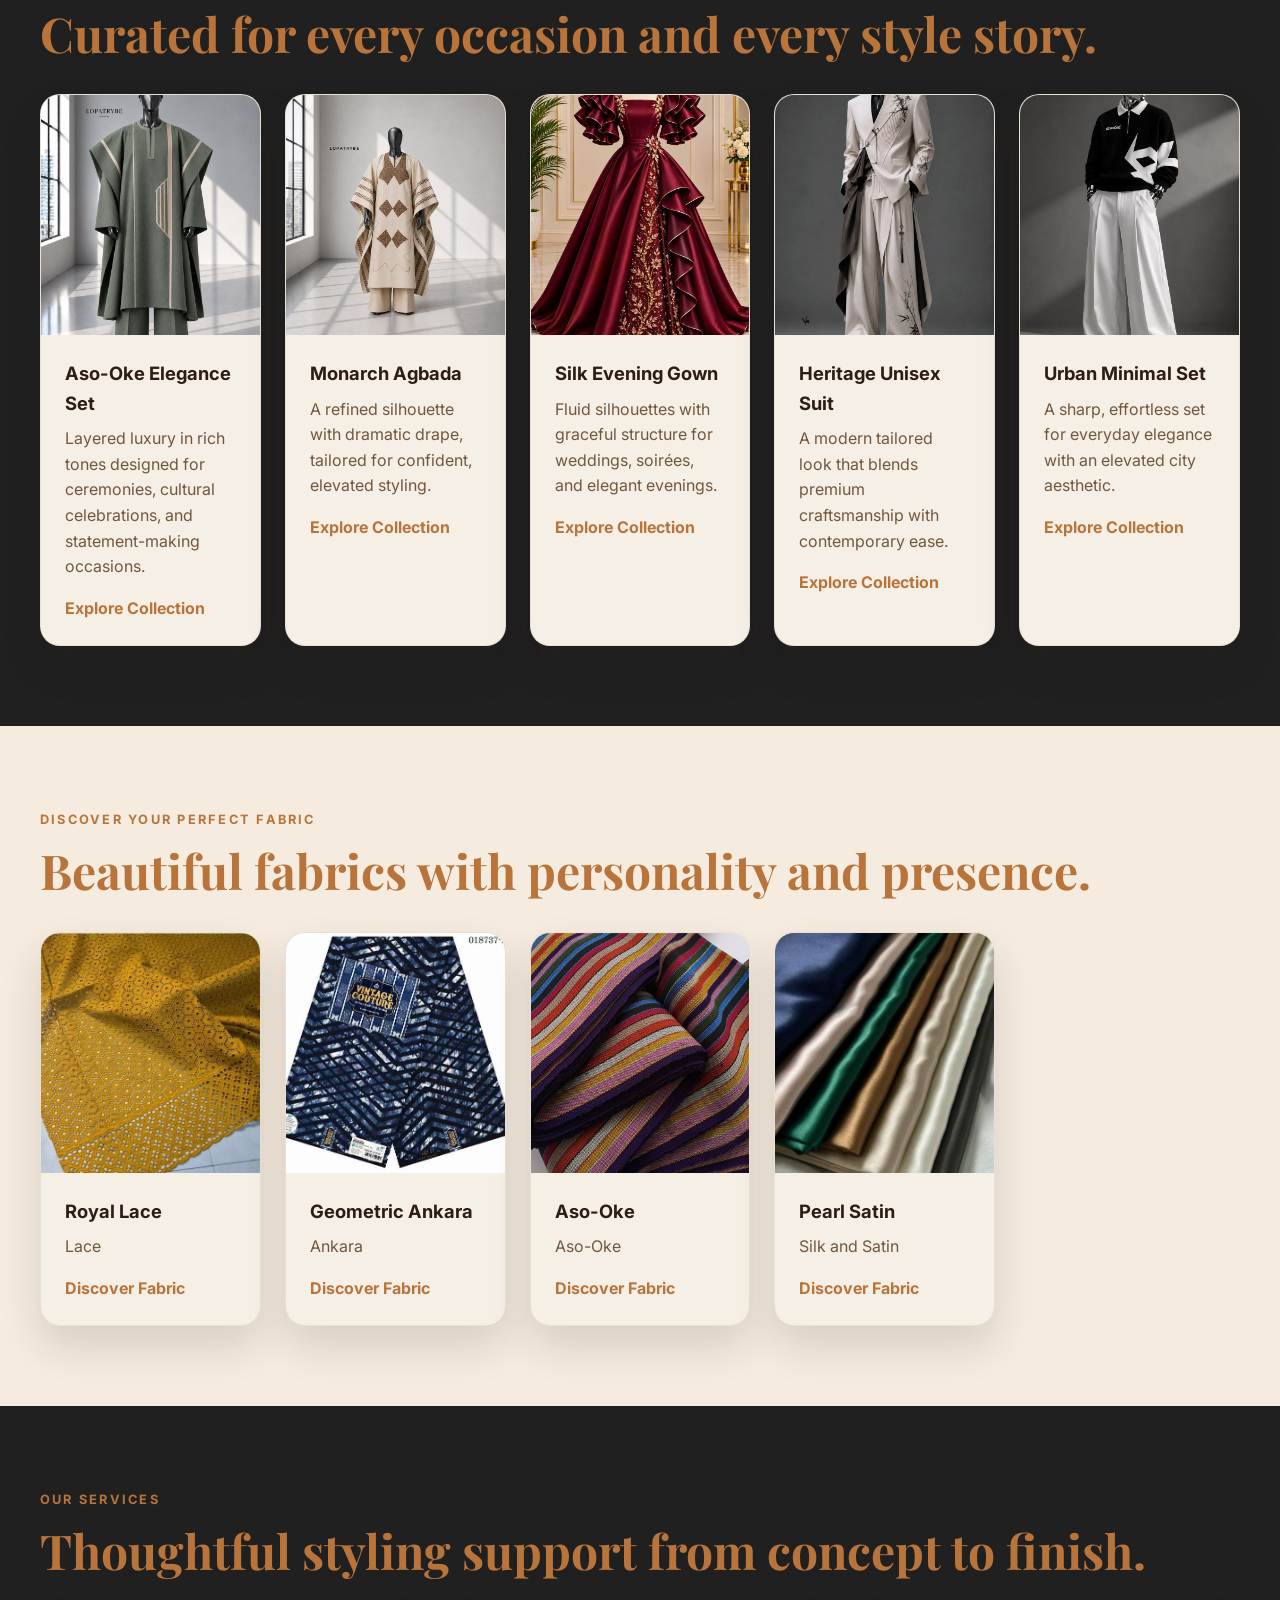
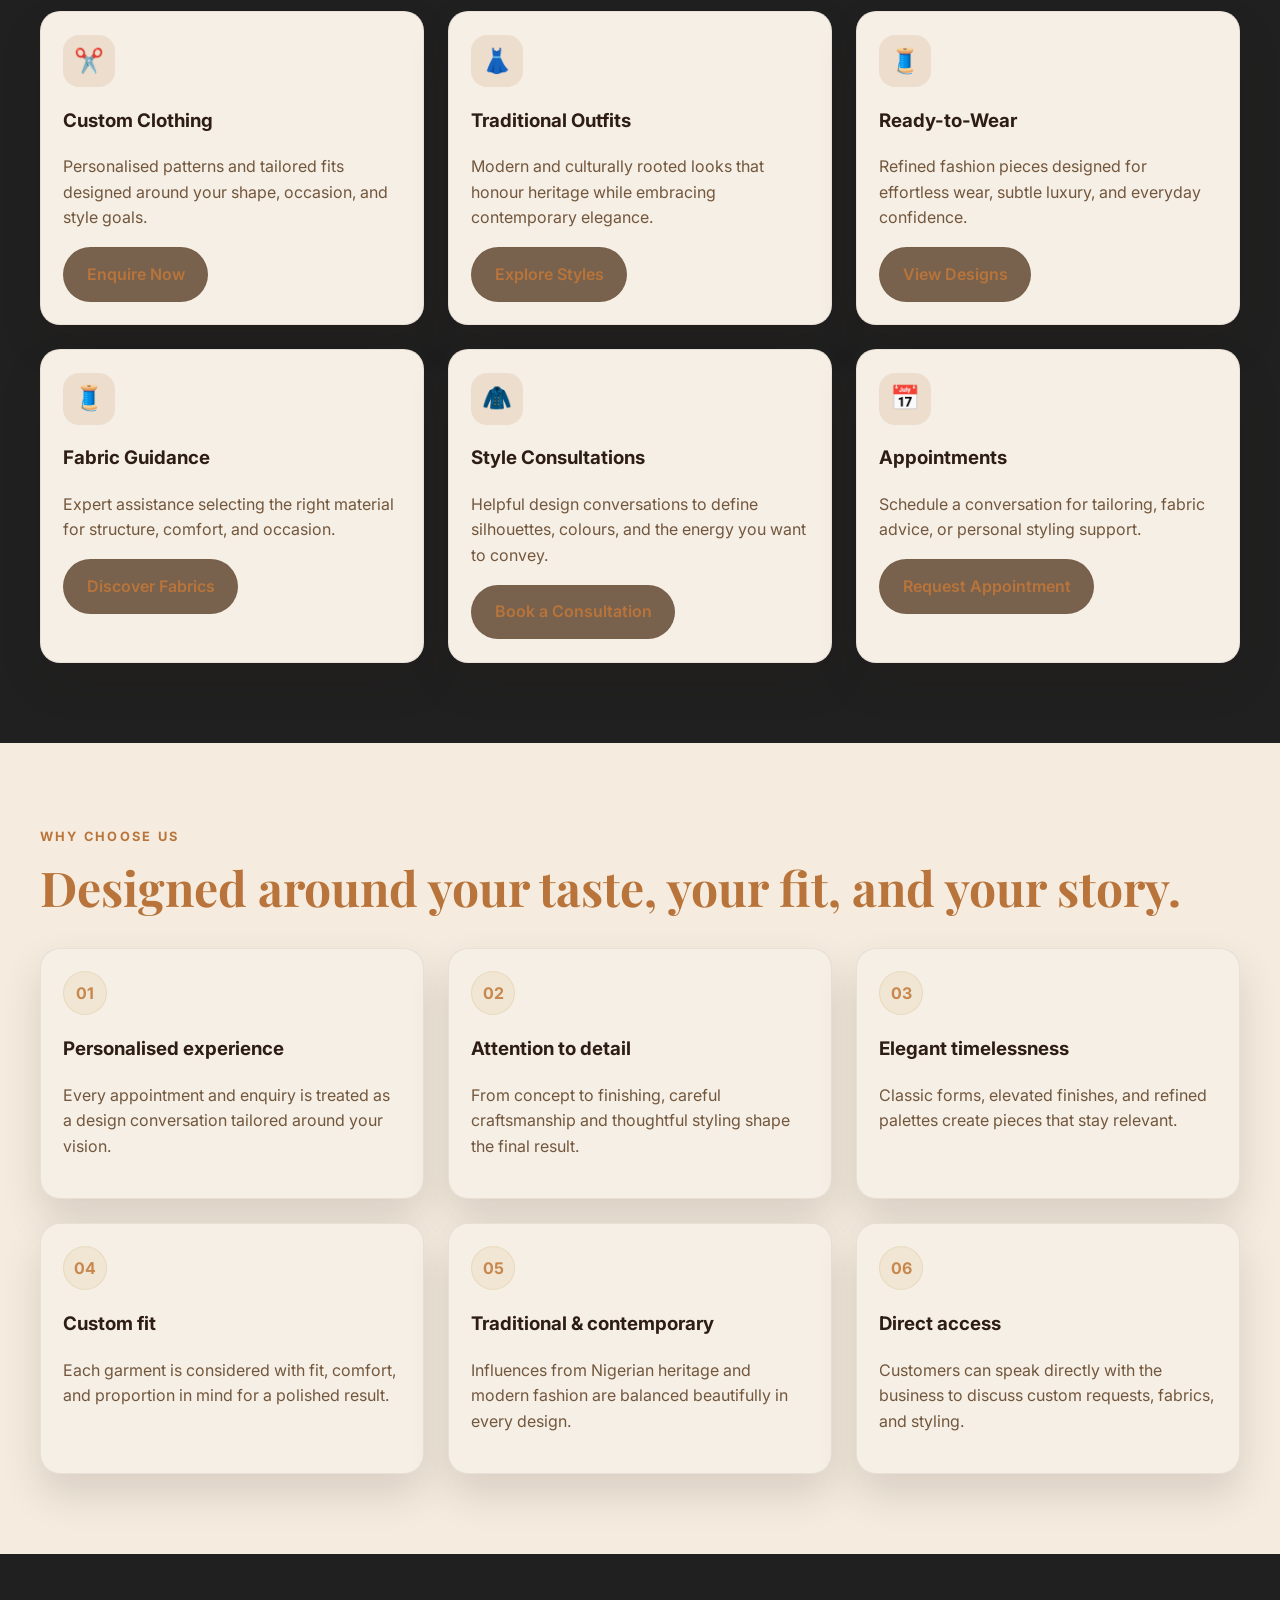
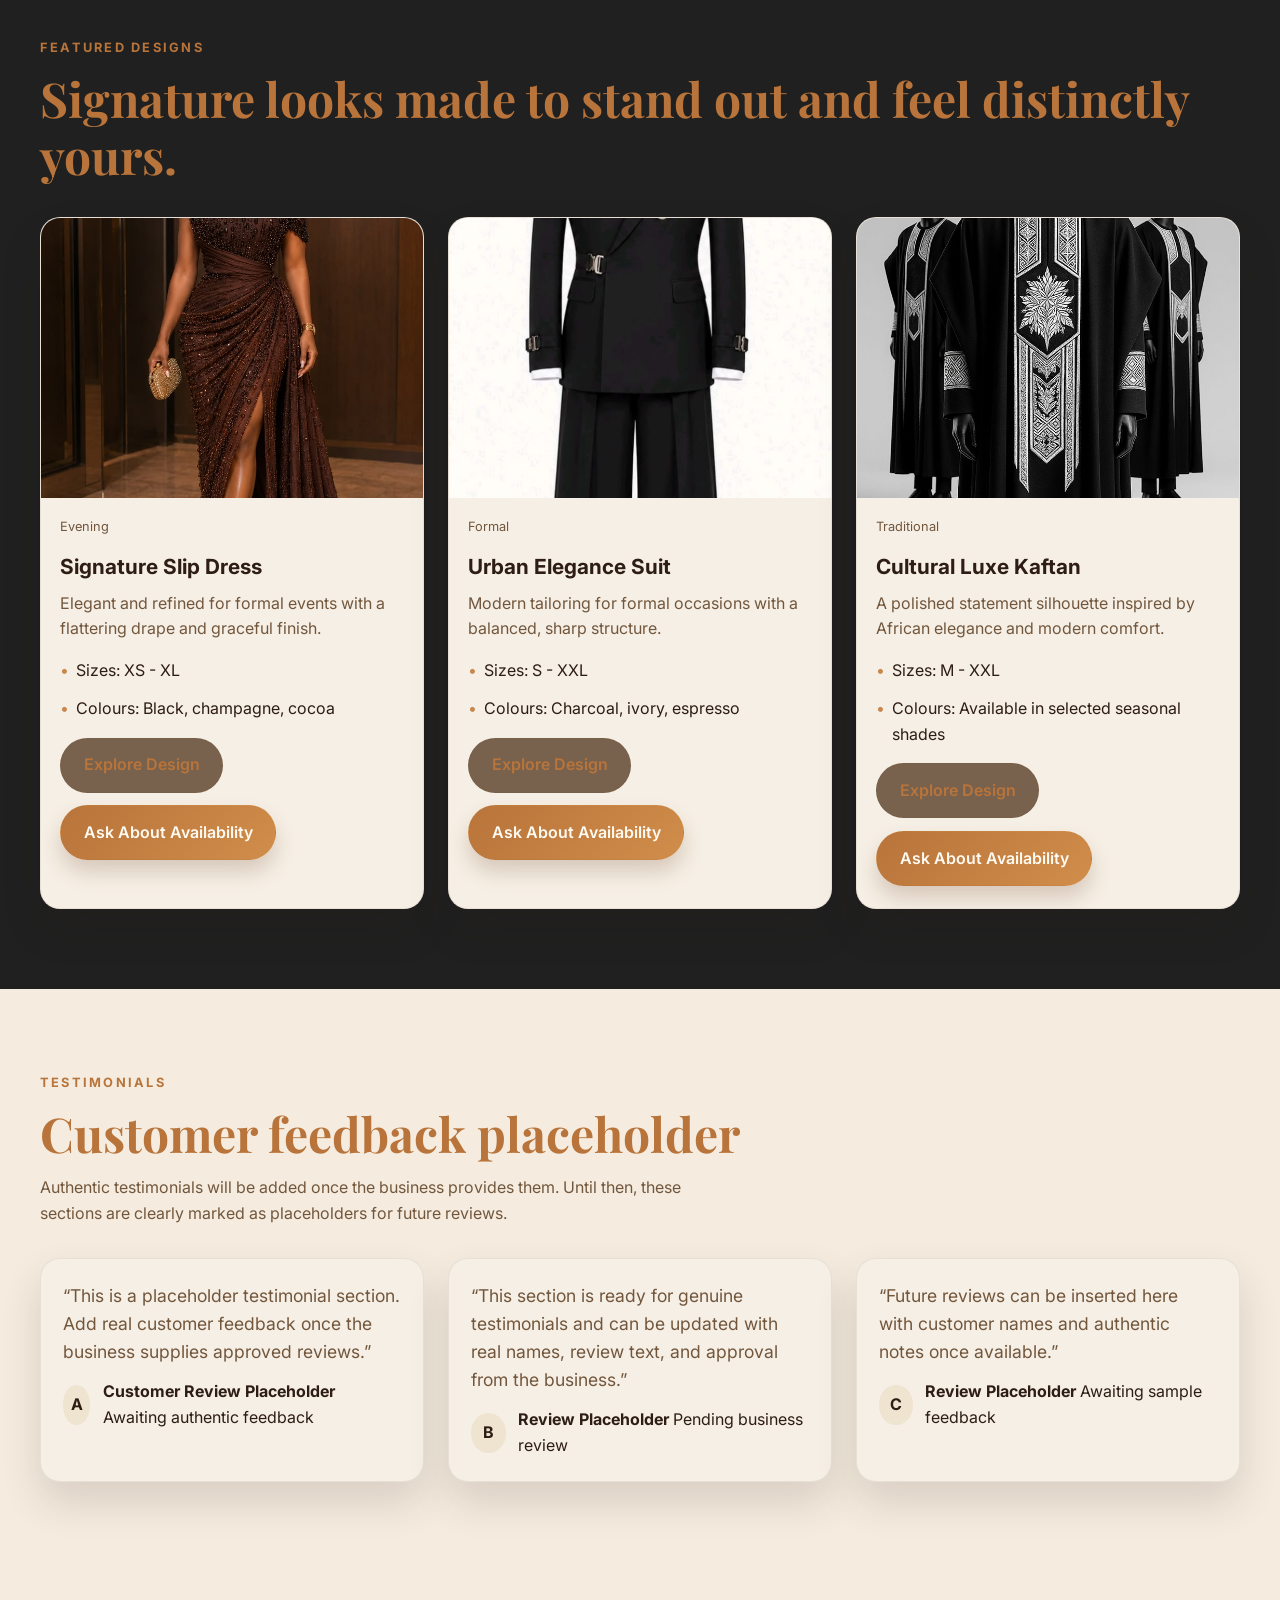
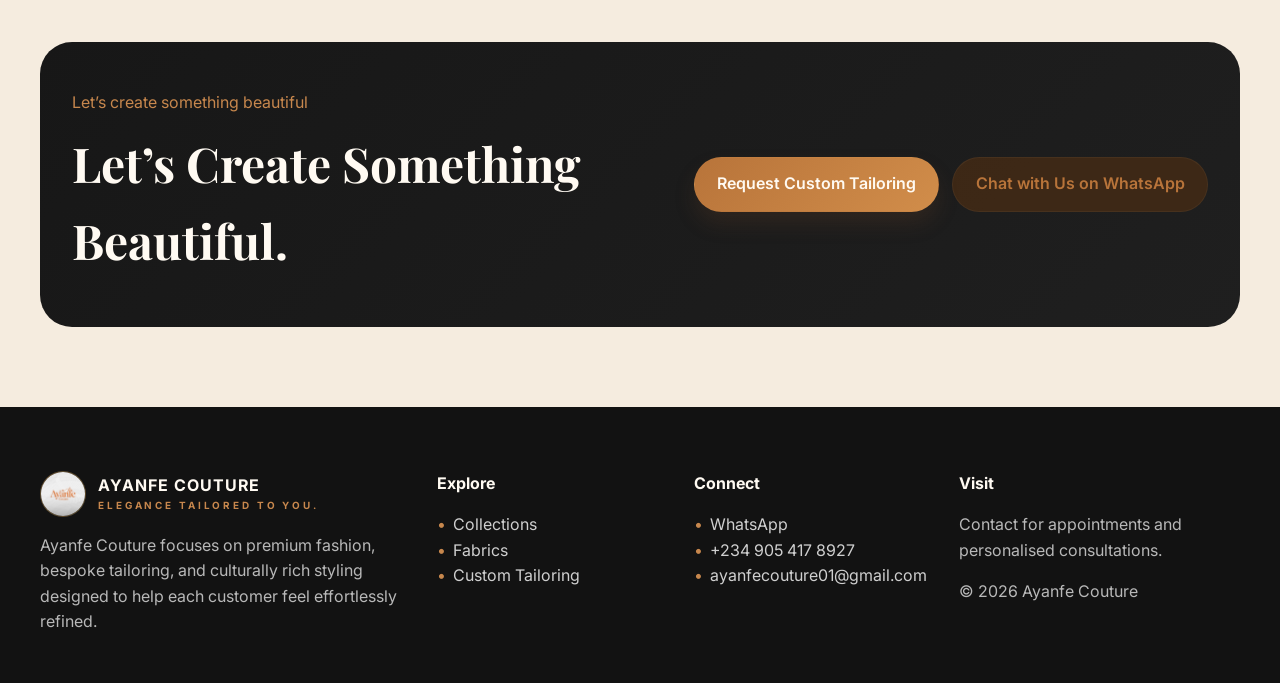
==== commit 45790dad: "Fix contact and custom tailoring responsiveness" ====
--- a/index.html
+++ b/index.html
@@ -291,7 +291,7 @@
           <ul class="list-inline" style="display:block; list-style:none; padding:0; margin:0;">
             <li><a href="https://wa.me/2349054178927" target="_blank" rel="noreferrer">WhatsApp</a></li>
             <li><a href="tel:+2349054178927">+234 905 417 8927</a></li>
-            <li><a href="mailto:ayanfecouture@gmail.com">ayanfecouture@gmail.com</a></li>
+            <li><a href="mailto:ayanfecouture01@gmail.com">ayanfecouture01@gmail.com</a></li>
           </ul>
         </div>
         <div>
--- a/assets/css/styles.css
+++ b/assets/css/styles.css
@@ -282,4 +282,38 @@
     position: fixed; z-index: 70; left: 1rem; right: 1rem; bottom: max(.75rem, env(safe-area-inset-bottom)); display: flex; align-items: center; justify-content: center;
     min-height: 52px; padding: .8rem 1.25rem; border: 1px solid rgba(255,255,255,.15); border-radius: 999px; background: var(--gold); color: var(--black);
     font-weight: 700; text-align: center; box-shadow: 0 12px 30px rgba(0,0,0,.38); animation: rise-in .45s ease-out both;
-  } */+  } */
+
+.page-contact .contact-grid {
+  grid-template-columns: minmax(0, 1fr) minmax(0, 1.2fr) !important;
+}
+
+.page-custom-tailoring .split-grid {
+  grid-template-columns: minmax(0, 1.1fr) minmax(0, .9fr) !important;
+}
+
+.page-contact .contact-grid > *,
+.page-custom-tailoring .split-grid > *,
+.page-contact .form-shell,
+.page-custom-tailoring .form-shell,
+.page-contact .field,
+.page-custom-tailoring .field {
+  min-width: 0;
+}
+
+.page-contact .form-shell,
+.page-custom-tailoring .form-shell {
+  width: 100%;
+}
+
+.page-contact .list-inline a,
+.page-custom-tailoring .list-inline a {
+  overflow-wrap: anywhere;
+}
+
+@media (max-width: 900px) {
+  .page-contact .contact-grid,
+  .page-custom-tailoring .split-grid {
+    grid-template-columns: minmax(0, 1fr) !important;
+  }
+}
